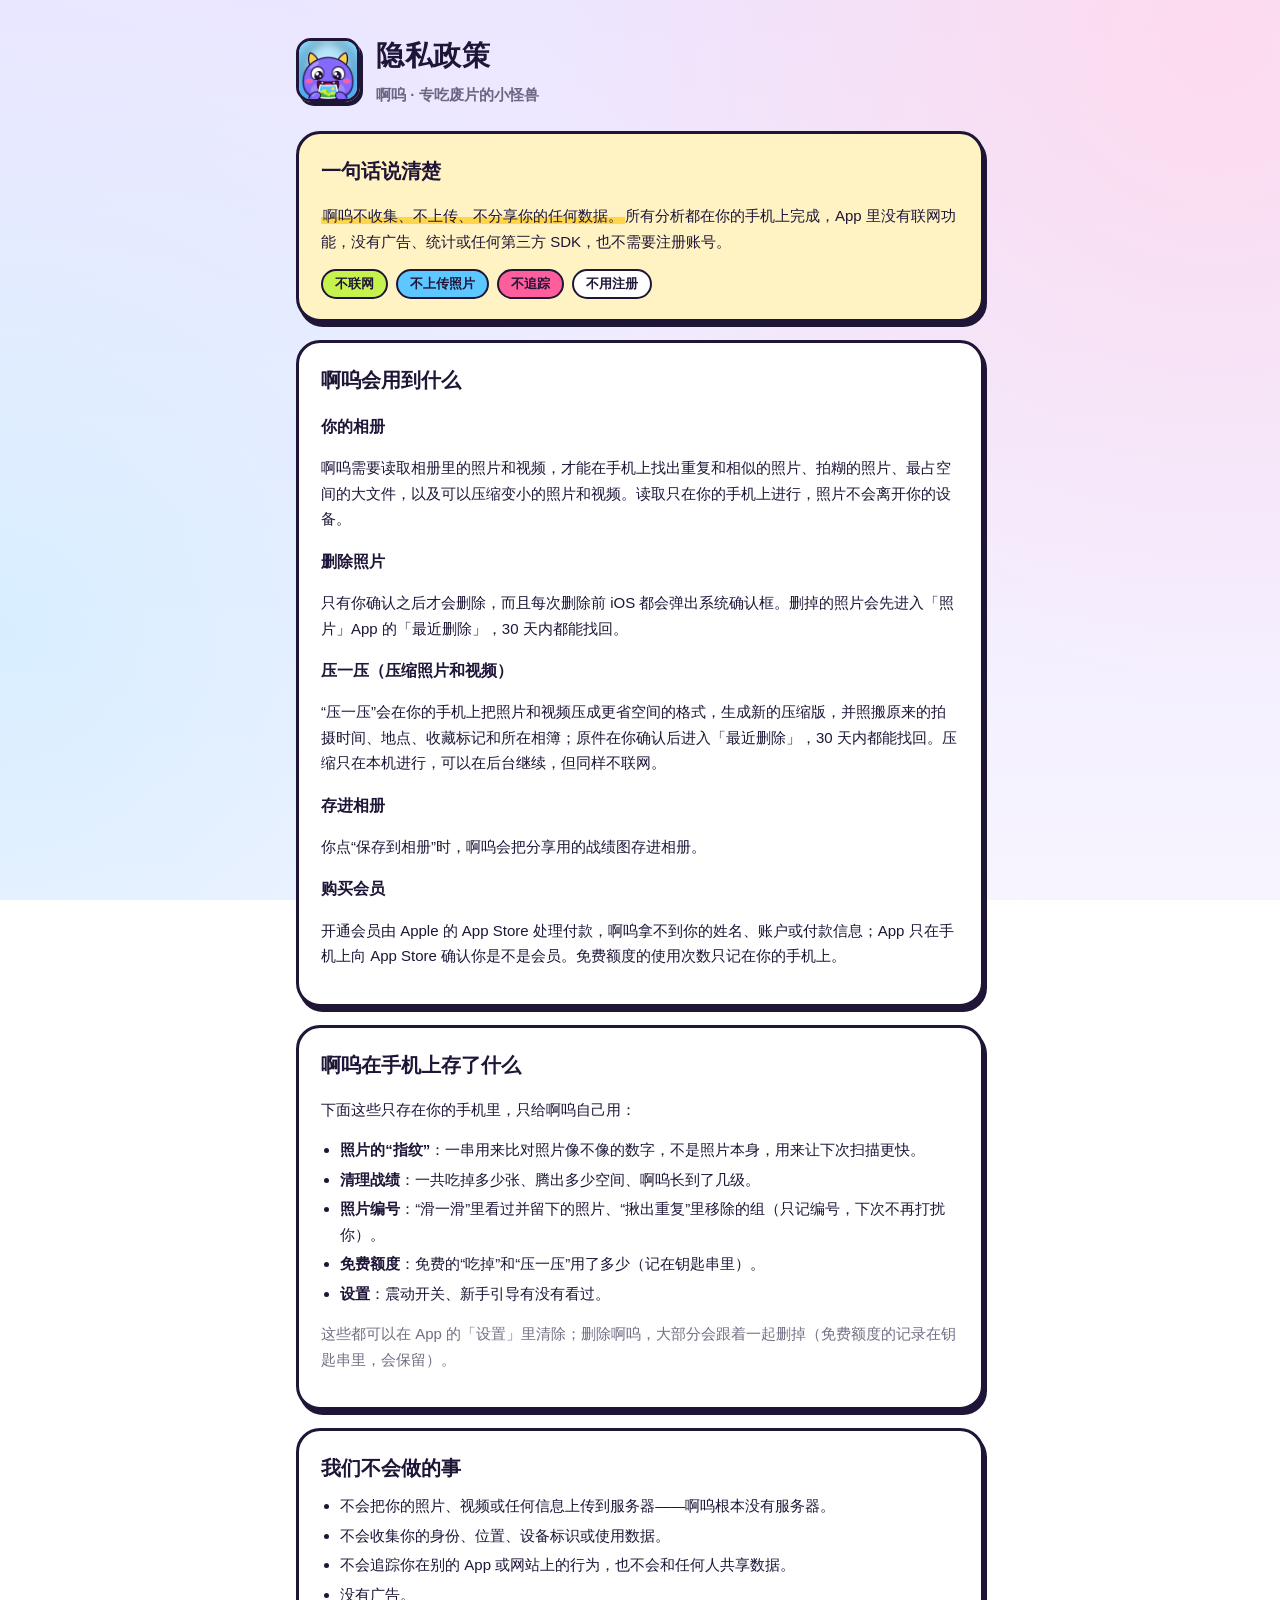
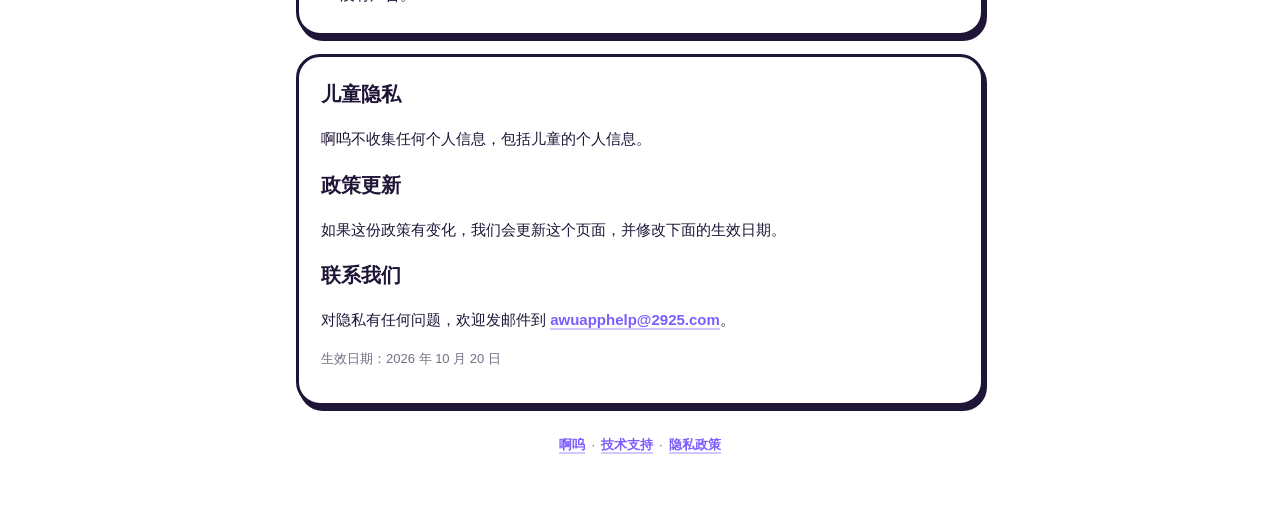
==== privacy.html @ a55baf9c "啊呜相册清理：官网、技术支持、隐私政策 Co-Authored-By: Claude Opus 5.5 <noreply@anthropic.com>" ====
<!doctype html>
<html lang="zh-CN">
<head>
<meta charset="utf-8">
<meta name="viewport" content="width=device-width, initial-scale=1">
<title>啊呜 · 隐私政策</title>
<meta name="description" content="啊呜（相册清理 App）的隐私政策：不收集、不上传、不分享你的任何数据，所有分析都在你的手机上完成。">
<link rel="icon" href="assets/icon.png">
<link rel="stylesheet" href="style.css">
</head>
<body>
<main>
  <header class="hero">
    <img class="icon" src="assets/icon.png" alt="啊呜的图标">
    <div>
      <h1>隐私政策</h1>
      <p>啊呜 · 专吃废片的小怪兽</p>
    </div>
  </header>

  <div class="card tint-sunny">
    <h2>一句话说清楚</h2>
    <p><span class="highlight">啊呜不收集、不上传、不分享你的任何数据。</span>所有分析都在你的手机上完成，App 里没有联网功能，没有广告、统计或任何第三方 SDK，也不需要注册账号。</p>
    <div class="chips">
      <span class="chip lime">不联网</span>
      <span class="chip sky">不上传照片</span>
      <span class="chip pink">不追踪</span>
      <span class="chip">不用注册</span>
    </div>
  </div>

  <div class="card">
    <h2>啊呜会用到什么</h2>
    <h3>你的相册</h3>
    <p>啊呜需要读取相册里的照片和视频，才能在手机上找出重复和相似的照片、拍糊的照片、最占空间的大文件，以及可以压缩变小的照片和视频。读取只在你的手机上进行，照片不会离开你的设备。</p>
    <h3>删除照片</h3>
    <p>只有你确认之后才会删除，而且每次删除前 iOS 都会弹出系统确认框。删掉的照片会先进入「照片」App 的「最近删除」，30 天内都能找回。</p>
    <h3>压一压（压缩照片和视频）</h3>
    <p>“压一压”会在你的手机上把照片和视频压成更省空间的格式，生成新的压缩版，并照搬原来的拍摄时间、地点、收藏标记和所在相簿；原件在你确认后进入「最近删除」，30 天内都能找回。压缩只在本机进行，可以在后台继续，但同样不联网。</p>
    <h3>存进相册</h3>
    <p>你点“保存到相册”时，啊呜会把分享用的战绩图存进相册。</p>
    <h3>购买会员</h3>
    <p>开通会员由 Apple 的 App Store 处理付款，啊呜拿不到你的姓名、账户或付款信息；App 只在手机上向 App Store 确认你是不是会员。免费额度的使用次数只记在你的手机上。</p>
  </div>

  <div class="card">
    <h2>啊呜在手机上存了什么</h2>
    <p>下面这些只存在你的手机里，只给啊呜自己用：</p>
    <ul>
      <li><b>照片的“指纹”</b>：一串用来比对照片像不像的数字，不是照片本身，用来让下次扫描更快。</li>
      <li><b>清理战绩</b>：一共吃掉多少张、腾出多少空间、啊呜长到了几级。</li>
      <li><b>照片编号</b>：“滑一滑”里看过并留下的照片、“揪出重复”里移除的组（只记编号，下次不再打扰你）。</li>
      <li><b>免费额度</b>：免费的“吃掉”和“压一压”用了多少（记在钥匙串里）。</li>
      <li><b>设置</b>：震动开关、新手引导有没有看过。</li>
    </ul>
    <p class="muted">这些都可以在 App 的「设置」里清除；删除啊呜，大部分会跟着一起删掉（免费额度的记录在钥匙串里，会保留）。</p>
  </div>

  <div class="card">
    <h2>我们不会做的事</h2>
    <ul>
      <li>不会把你的照片、视频或任何信息上传到服务器——啊呜根本没有服务器。</li>
      <li>不会收集你的身份、位置、设备标识或使用数据。</li>
      <li>不会追踪你在别的 App 或网站上的行为，也不会和任何人共享数据。</li>
      <li>没有广告。</li>
    </ul>
  </div>

  <div class="card">
    <h2>儿童隐私</h2>
    <p>啊呜不收集任何个人信息，包括儿童的个人信息。</p>
    <h2 style="margin-top:16px">政策更新</h2>
    <p>如果这份政策有变化，我们会更新这个页面，并修改下面的生效日期。</p>
    <h2 style="margin-top:16px">联系我们</h2>
    <p>对隐私有任何问题，欢迎发邮件到 <a href="mailto:awuapphelp@2925.com">awuapphelp@2925.com</a>。</p>
    <p class="muted small">生效日期：2026 年 10 月 20 日</p>
  </div>

  <footer>
    <a href="index.html">啊呜</a>·<a href="support.html">技术支持</a>·<a href="privacy.html">隐私政策</a>
  </footer>
</main>
</body>
</html>
---- style.css ----
/* 啊呜的网页：和 App 一样的薰衣草底、粗描边卡片、硬投影。只用系统字体，不引用外部资源（国内也打得开） */
:root {
  --ink: #1F1537;
  --grape: #7C5CFF;
  --sunny: #FFD54A;
  --bubblegum: #FF5E9C;
  --lime: #C6F24E;
  --sky: #5CC8FF;
  --paper: #F7F4FF;
  --paper-top: #ECE6FF;
  --muted: rgba(31, 21, 55, 0.62);
}

* { box-sizing: border-box; }

html { -webkit-text-size-adjust: 100%; }

body {
  margin: 0;
  color: var(--ink);
  font-family: -apple-system, BlinkMacSystemFont, "PingFang SC", "Hiragino Sans GB", "Microsoft YaHei", "Noto Sans SC", sans-serif;
  line-height: 1.7;
  background:
    radial-gradient(circle at 95% 4%, rgba(255, 217, 236, 0.9), transparent 45%),
    radial-gradient(circle at 0% 70%, rgba(211, 238, 255, 0.85), transparent 50%),
    linear-gradient(180deg, var(--paper-top), var(--paper));
  background-attachment: fixed;
  min-height: 100vh;
}

main { max-width: 720px; margin: 0 auto; padding: 32px 16px 56px; }

header.hero { display: flex; align-items: center; gap: 16px; margin-bottom: 24px; }
header.hero img.icon { width: 64px; height: 64px; border-radius: 15px; border: 3px solid var(--ink); box-shadow: 3px 4px 0 var(--ink); }
header.hero h1 { margin: 0; font-size: 28px; font-weight: 900; letter-spacing: 0.5px; }
header.hero p { margin: 2px 0 0; color: var(--muted); font-weight: 600; }

.mascot { display: block; width: 168px; margin: 8px auto 4px; }

.card {
  background: #fff;
  border: 3px solid var(--ink);
  border-radius: 24px;
  box-shadow: 3px 5px 0 var(--ink);
  padding: 20px 22px;
  margin: 18px 0;
}

.card.tint-sunny { background: #FFF3C4; }
.card.tint-lime { background: #EEFBC9; }

h2 { font-size: 20px; font-weight: 900; margin: 0 0 8px; }
h3 { font-size: 16px; font-weight: 800; margin: 16px 0 4px; }
p, li { font-size: 15px; }
ul { padding-left: 1.2em; margin: 6px 0; }
li { margin: 4px 0; }
.muted { color: var(--muted); }
.small { font-size: 13px; }

.highlight {
  background: linear-gradient(transparent 58%, var(--sunny) 58%);
  padding: 0 2px;
}

a { color: var(--grape); font-weight: 700; text-decoration: none; border-bottom: 2px solid rgba(124, 92, 255, 0.35); }
a:hover { border-bottom-color: var(--grape); }

.button {
  display: inline-block;
  background: var(--sunny);
  color: var(--ink);
  border: 3px solid var(--ink);
  border-radius: 16px;
  box-shadow: 0 4px 0 var(--ink);
  padding: 10px 18px;
  font-weight: 900;
  margin: 6px 8px 6px 0;
}
.button:active { transform: translateY(3px); box-shadow: 0 1px 0 var(--ink); }
.button.white { background: #fff; }

details { border-top: 2px dashed rgba(31, 21, 55, 0.18); padding: 10px 0; }
details:first-of-type { border-top: none; }
summary { cursor: pointer; font-weight: 800; font-size: 15px; list-style: none; }
summary::-webkit-details-marker { display: none; }
summary::after { content: "＋"; float: right; color: var(--muted); }
details[open] summary::after { content: "－"; }
details p { margin: 8px 0 0; color: var(--muted); }

.chips { display: flex; flex-wrap: wrap; gap: 8px; margin: 10px 0 0; }
.chip { border: 2px solid var(--ink); border-radius: 999px; padding: 2px 12px; font-weight: 800; font-size: 13px; background: #fff; }
.chip.lime { background: var(--lime); }
.chip.sky { background: var(--sky); }
.chip.pink { background: var(--bubblegum); }

footer { text-align: center; color: var(--muted); font-size: 13px; margin-top: 28px; }
footer a { margin: 0 6px; }
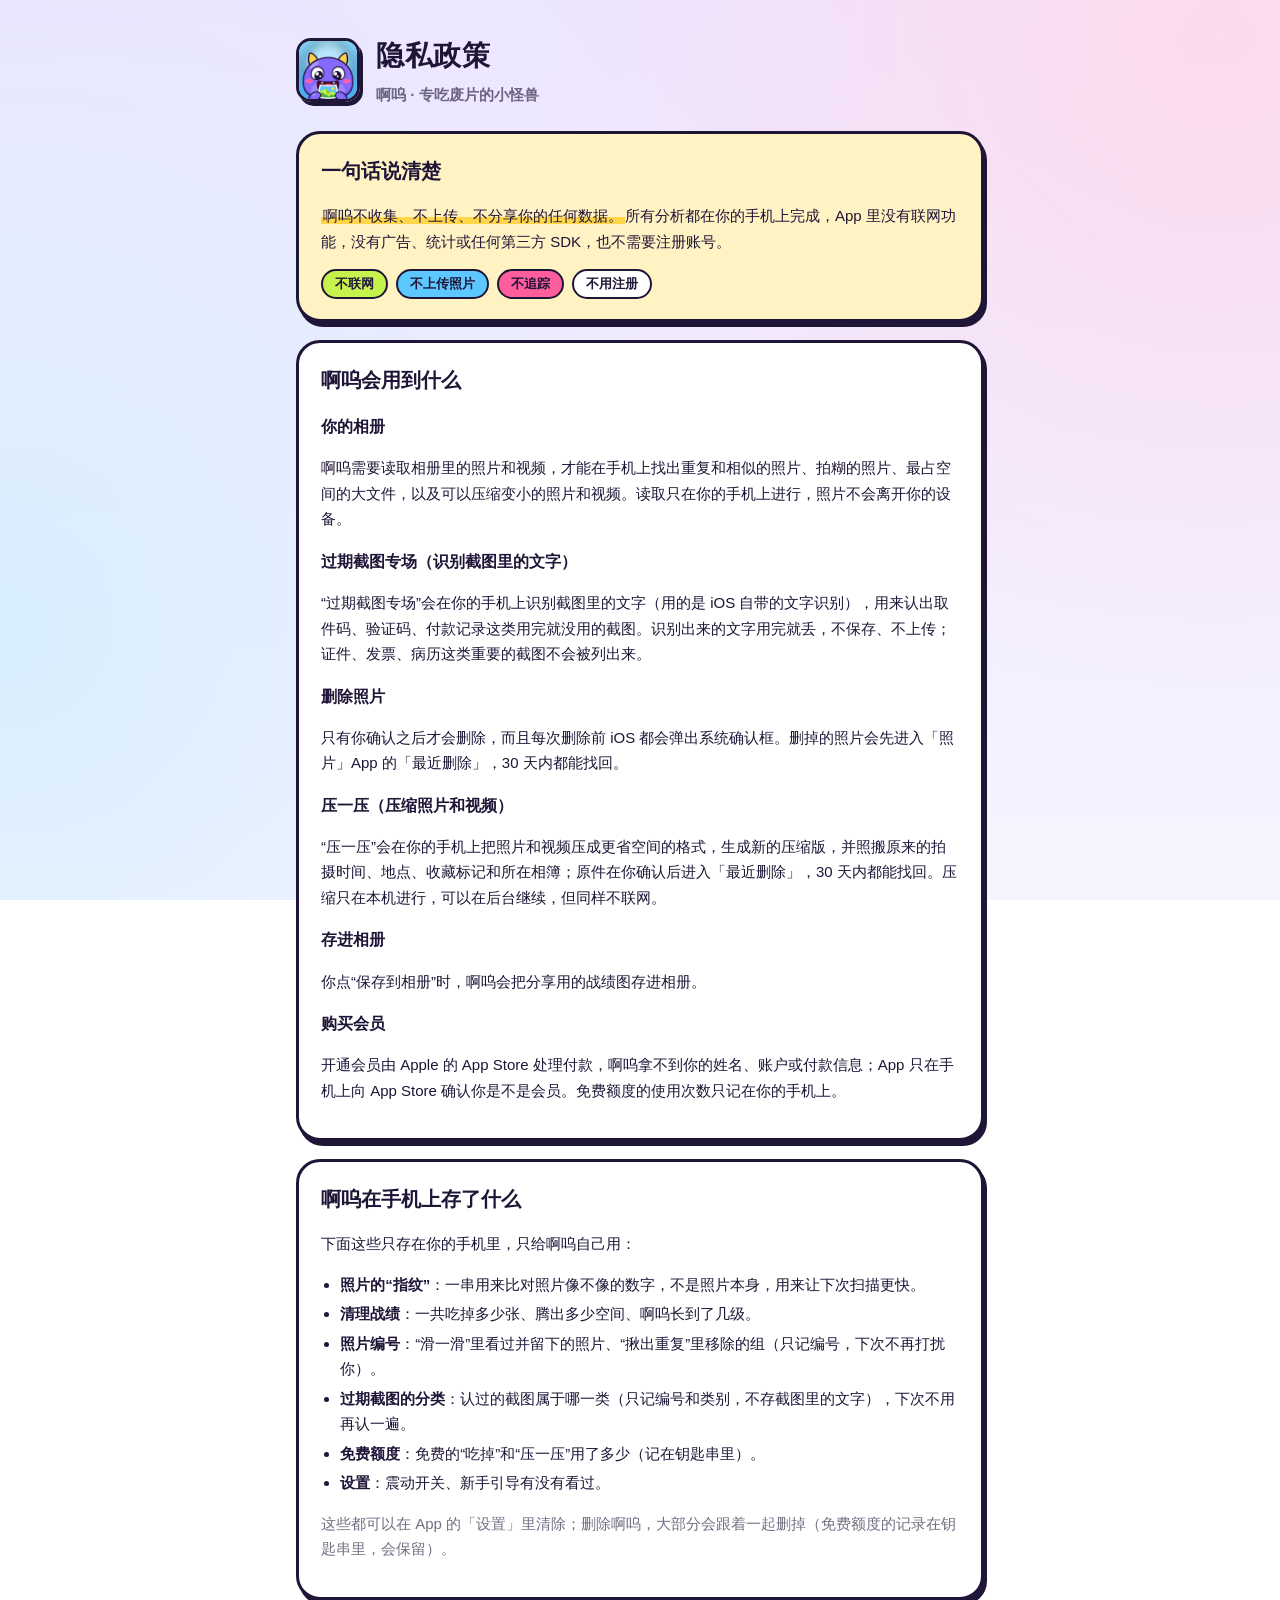
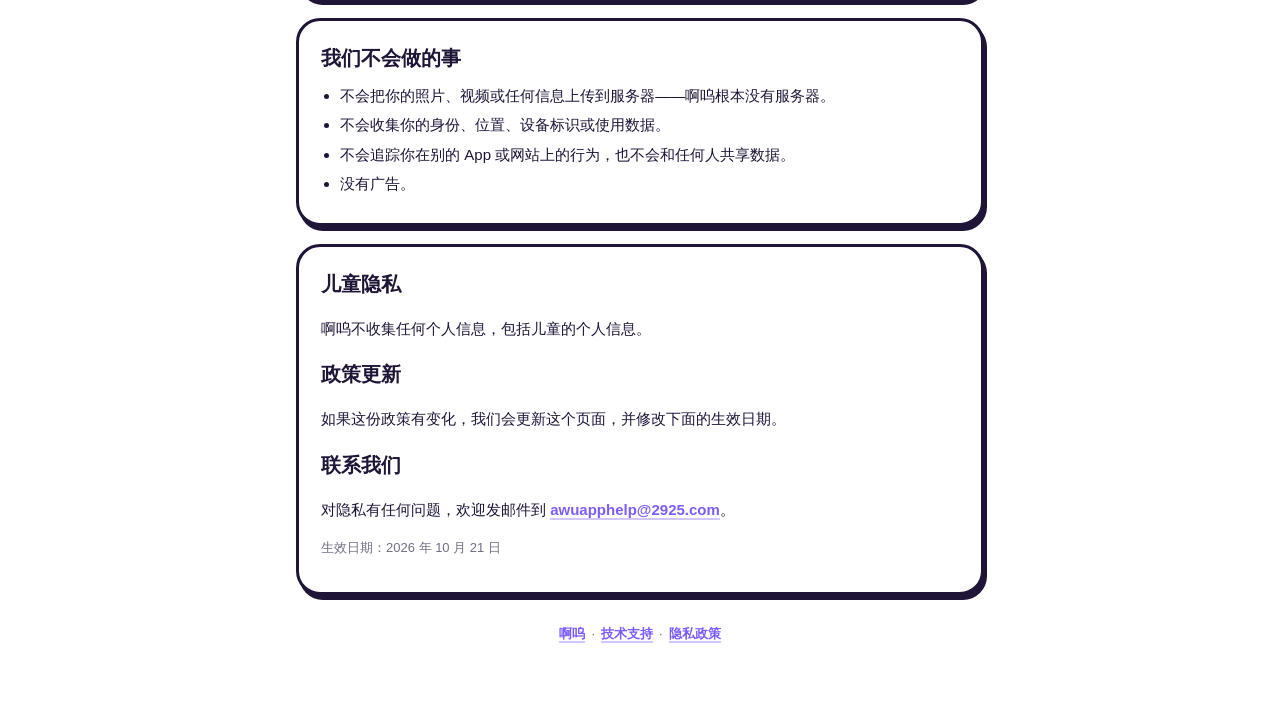
==== commit c34ef2a4: "隐私政策和客服页：加上过期截图专场、压一压保留的信息 Co-Authored-By: Claude Opus 5.5 <noreply@anthropic.com>" ====
--- a/privacy.html
+++ b/privacy.html
@@ -33,6 +33,8 @@
     <h2>啊呜会用到什么</h2>
     <h3>你的相册</h3>
     <p>啊呜需要读取相册里的照片和视频，才能在手机上找出重复和相似的照片、拍糊的照片、最占空间的大文件，以及可以压缩变小的照片和视频。读取只在你的手机上进行，照片不会离开你的设备。</p>
+    <h3>过期截图专场（识别截图里的文字）</h3>
+    <p>“过期截图专场”会在你的手机上识别截图里的文字（用的是 iOS 自带的文字识别），用来认出取件码、验证码、付款记录这类用完就没用的截图。识别出来的文字用完就丢，不保存、不上传；证件、发票、病历这类重要的截图不会被列出来。</p>
     <h3>删除照片</h3>
     <p>只有你确认之后才会删除，而且每次删除前 iOS 都会弹出系统确认框。删掉的照片会先进入「照片」App 的「最近删除」，30 天内都能找回。</p>
     <h3>压一压（压缩照片和视频）</h3>
@@ -50,6 +52,7 @@
       <li><b>照片的“指纹”</b>：一串用来比对照片像不像的数字，不是照片本身，用来让下次扫描更快。</li>
       <li><b>清理战绩</b>：一共吃掉多少张、腾出多少空间、啊呜长到了几级。</li>
       <li><b>照片编号</b>：“滑一滑”里看过并留下的照片、“揪出重复”里移除的组（只记编号，下次不再打扰你）。</li>
+      <li><b>过期截图的分类</b>：认过的截图属于哪一类（只记编号和类别，不存截图里的文字），下次不用再认一遍。</li>
       <li><b>免费额度</b>：免费的“吃掉”和“压一压”用了多少（记在钥匙串里）。</li>
       <li><b>设置</b>：震动开关、新手引导有没有看过。</li>
     </ul>
@@ -73,7 +76,7 @@
     <p>如果这份政策有变化，我们会更新这个页面，并修改下面的生效日期。</p>
     <h2 style="margin-top:16px">联系我们</h2>
     <p>对隐私有任何问题，欢迎发邮件到 <a href="mailto:awuapphelp@2925.com">awuapphelp@2925.com</a>。</p>
-    <p class="muted small">生效日期：2026 年 10 月 20 日</p>
+    <p class="muted small">生效日期：2026 年 10 月 21 日</p>
   </div>
 
   <footer>
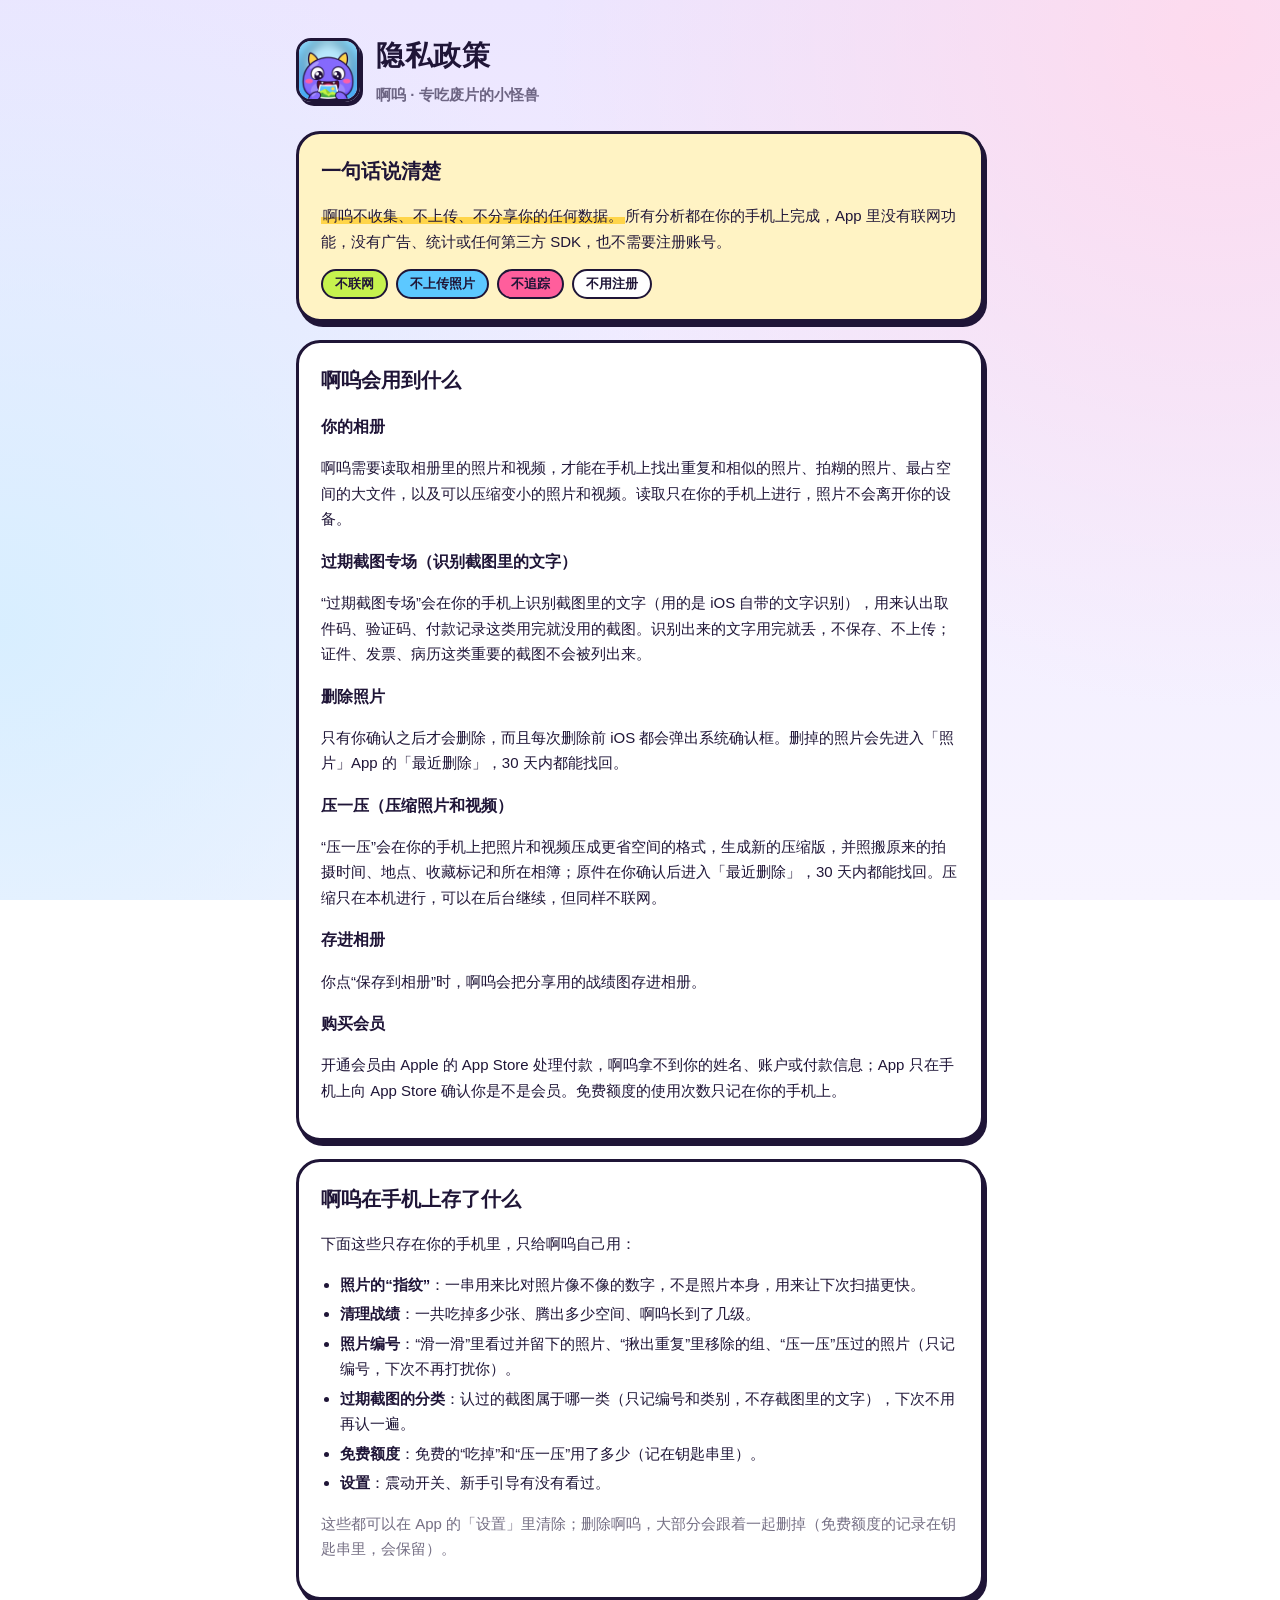
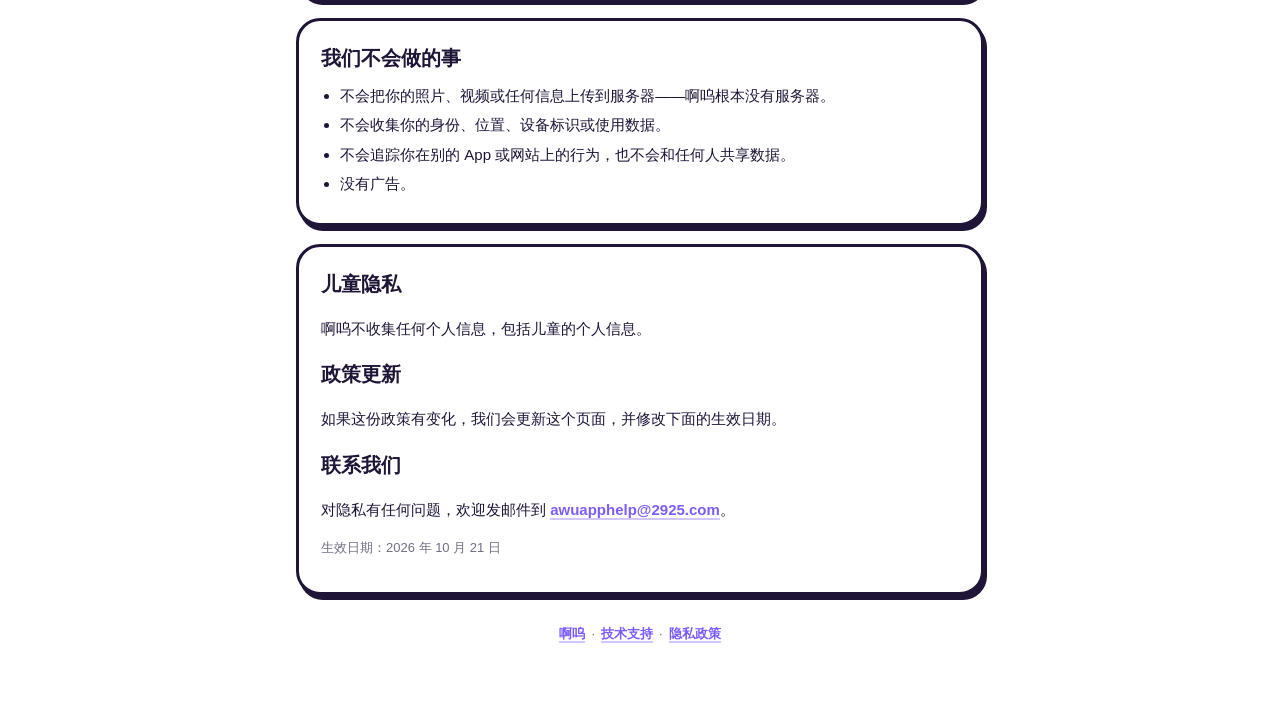
==== commit c7e6e810: "隐私政策：手机上存的照片编号里加上压过的照片 Co-Authored-By: Claude Opus 5.5 <noreply@anthropic.com>" ====
--- a/privacy.html
+++ b/privacy.html
@@ -51,7 +51,7 @@
     <ul>
       <li><b>照片的“指纹”</b>：一串用来比对照片像不像的数字，不是照片本身，用来让下次扫描更快。</li>
       <li><b>清理战绩</b>：一共吃掉多少张、腾出多少空间、啊呜长到了几级。</li>
-      <li><b>照片编号</b>：“滑一滑”里看过并留下的照片、“揪出重复”里移除的组（只记编号，下次不再打扰你）。</li>
+      <li><b>照片编号</b>：“滑一滑”里看过并留下的照片、“揪出重复”里移除的组、“压一压”压过的照片（只记编号，下次不再打扰你）。</li>
       <li><b>过期截图的分类</b>：认过的截图属于哪一类（只记编号和类别，不存截图里的文字），下次不用再认一遍。</li>
       <li><b>免费额度</b>：免费的“吃掉”和“压一压”用了多少（记在钥匙串里）。</li>
       <li><b>设置</b>：震动开关、新手引导有没有看过。</li>
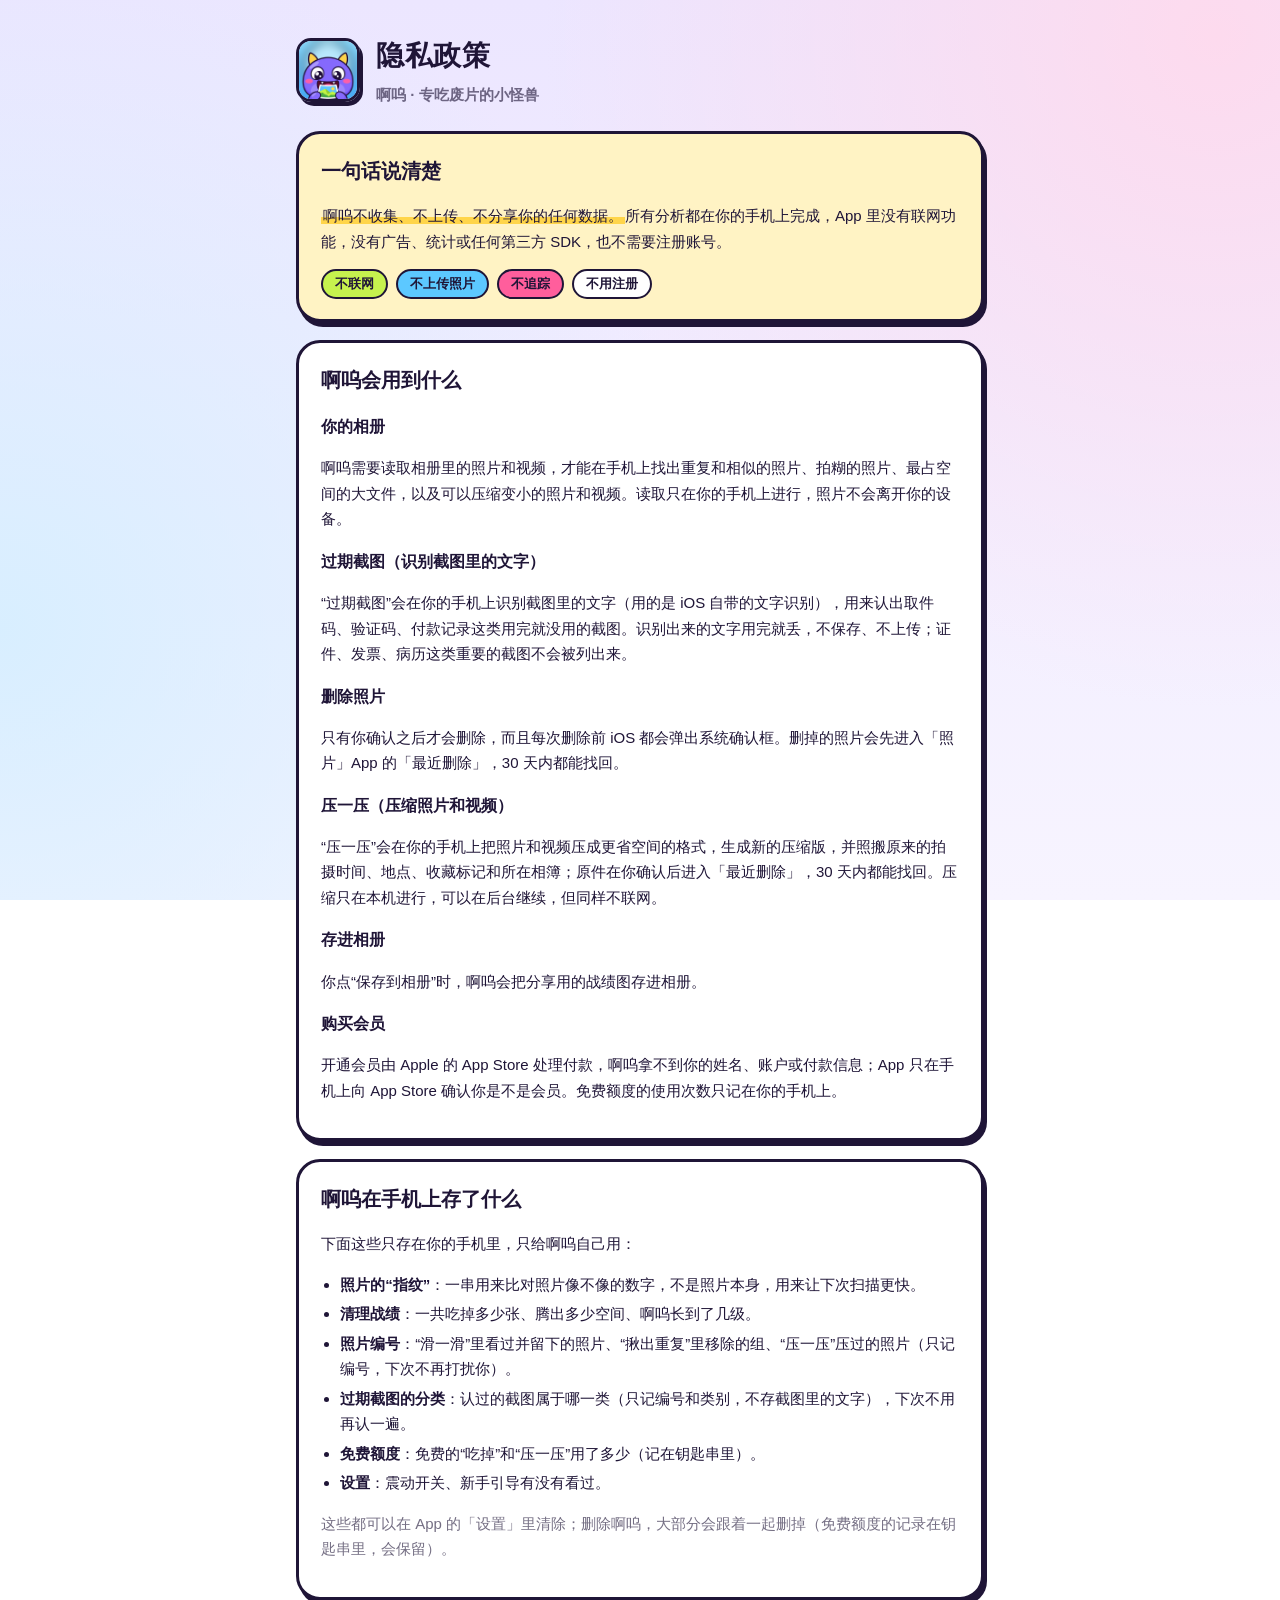
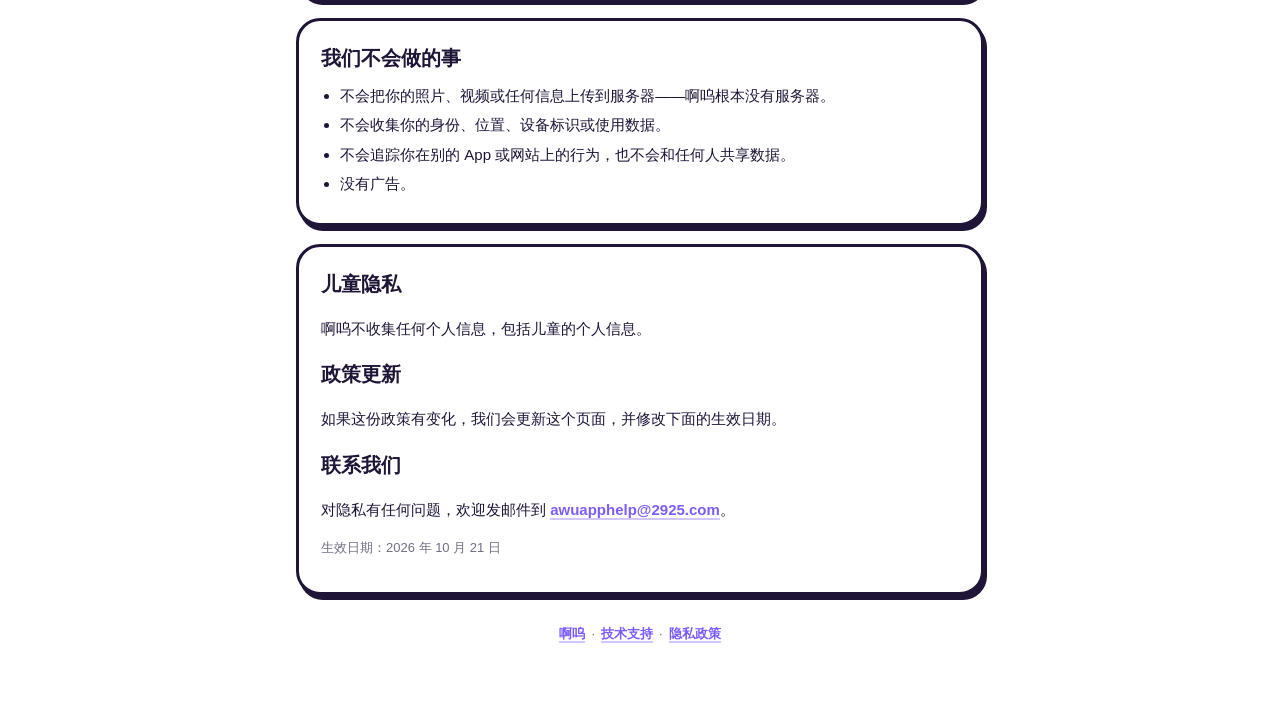
==== commit fba193ed: "过期截图改成首页独立功能：隐私政策和客服页同步改名、说明成批删 Co-Authored-By: Claude Opus 5.5 <noreply@anthropic.com>" ====
--- a/privacy.html
+++ b/privacy.html
@@ -33,8 +33,8 @@
     <h2>啊呜会用到什么</h2>
     <h3>你的相册</h3>
     <p>啊呜需要读取相册里的照片和视频，才能在手机上找出重复和相似的照片、拍糊的照片、最占空间的大文件，以及可以压缩变小的照片和视频。读取只在你的手机上进行，照片不会离开你的设备。</p>
-    <h3>过期截图专场（识别截图里的文字）</h3>
-    <p>“过期截图专场”会在你的手机上识别截图里的文字（用的是 iOS 自带的文字识别），用来认出取件码、验证码、付款记录这类用完就没用的截图。识别出来的文字用完就丢，不保存、不上传；证件、发票、病历这类重要的截图不会被列出来。</p>
+    <h3>过期截图（识别截图里的文字）</h3>
+    <p>“过期截图”会在你的手机上识别截图里的文字（用的是 iOS 自带的文字识别），用来认出取件码、验证码、付款记录这类用完就没用的截图。识别出来的文字用完就丢，不保存、不上传；证件、发票、病历这类重要的截图不会被列出来。</p>
     <h3>删除照片</h3>
     <p>只有你确认之后才会删除，而且每次删除前 iOS 都会弹出系统确认框。删掉的照片会先进入「照片」App 的「最近删除」，30 天内都能找回。</p>
     <h3>压一压（压缩照片和视频）</h3>
